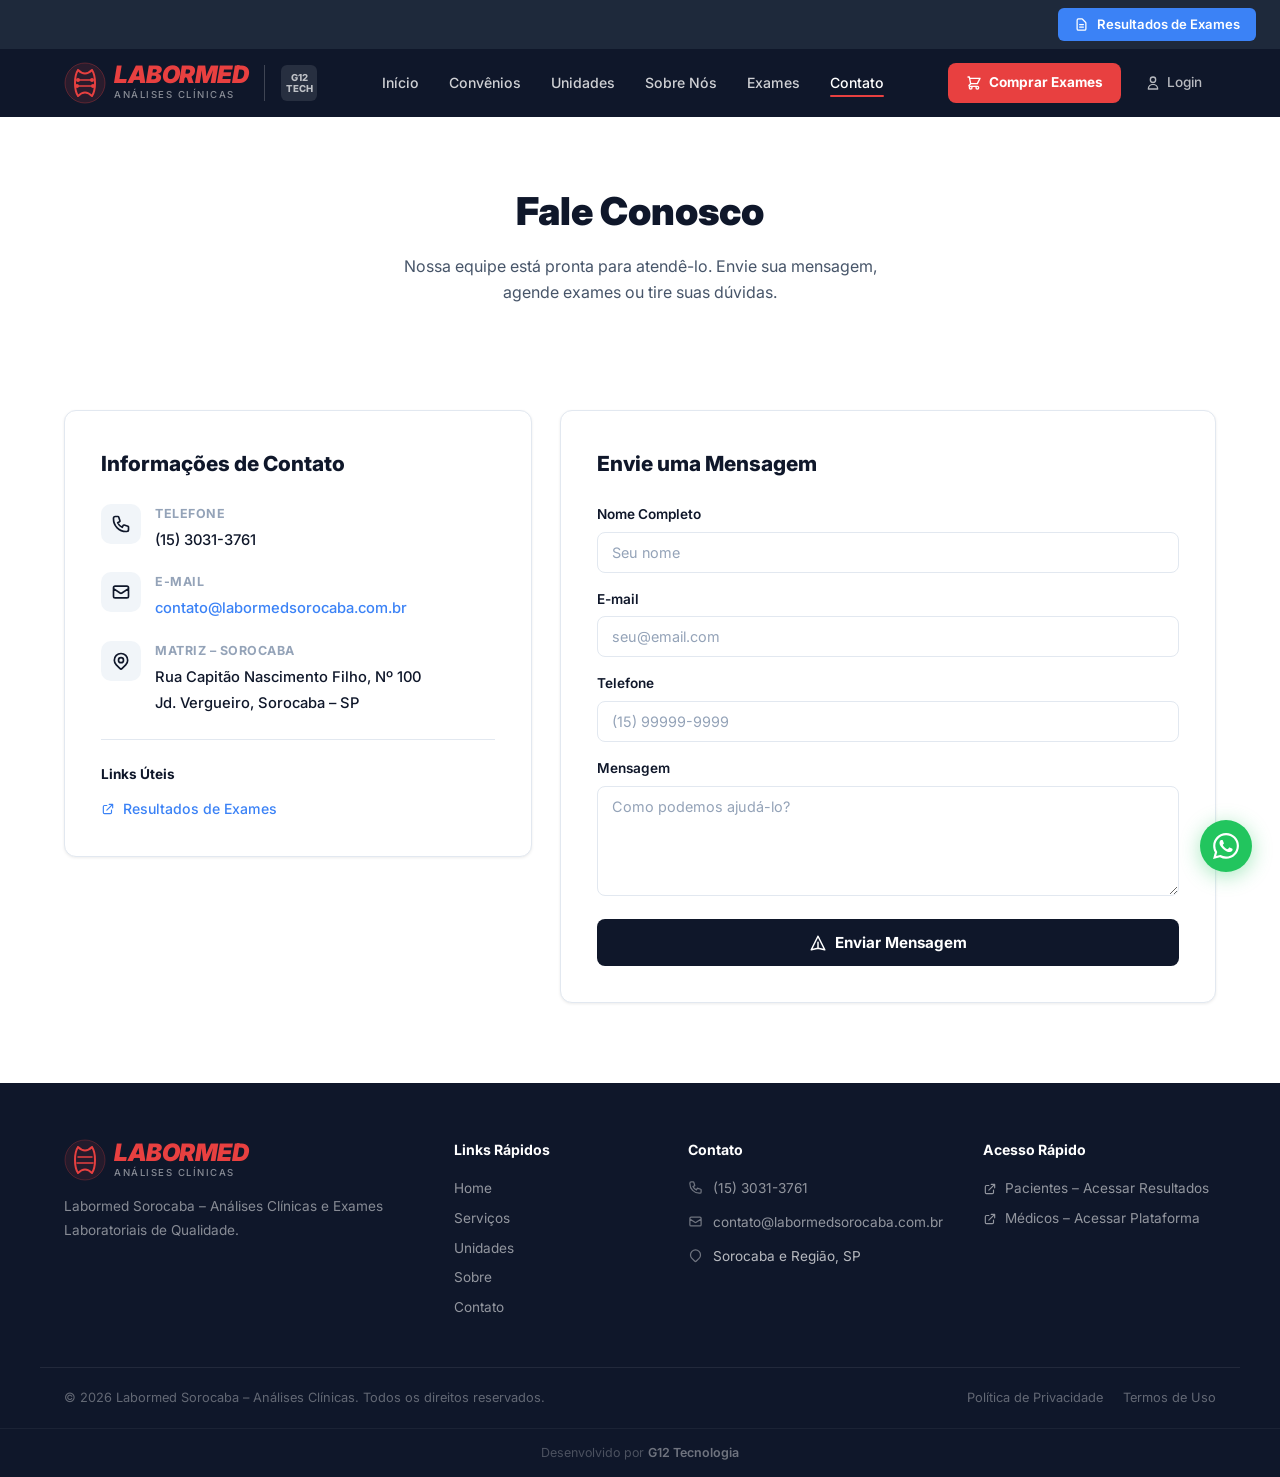
==== contato.html @ 827319b7 "Redesign completo fiel ao site de referência - Cores e layout alinhados ao original (navy + vermelho" ====
<!DOCTYPE html>
<html lang="pt-BR">
<head>
  <meta charset="UTF-8" /><meta name="viewport" content="width=device-width, initial-scale=1.0" />
  <title>Contato – Labormed Sorocaba</title>
  <link rel="stylesheet" href="css/style.css" />
  <link href="https://fonts.googleapis.com/css2?family=Inter:wght@400;500;600;700;800;900&display=swap" rel="stylesheet" />
</head>
<body>
<div class="results-bar"><a href="resultados.html"><svg width="15" height="15" fill="none" viewBox="0 0 24 24" stroke="currentColor" stroke-width="2"><path stroke-linecap="round" stroke-linejoin="round" d="M9 12h6m-6 4h6m2 5H7a2 2 0 01-2-2V5a2 2 0 012-2h5.586a1 1 0 01.707.293l5.414 5.414a1 1 0 01.293.707V19a2 2 0 01-2 2z"/></svg>Resultados de Exames</a></div>
<header>
  <div class="navbar">
    <a href="index.html" class="logo"><div class="logo-mark"><svg class="logo-dna" viewBox="0 0 42 42" fill="none"><circle cx="21" cy="21" r="20" fill="rgba(232,64,64,0.12)" stroke="rgba(232,64,64,0.3)" stroke-width="1"/><path d="M14 8 Q21 15 28 8" stroke="#e84040" stroke-width="2" fill="none" stroke-linecap="round"/><path d="M14 34 Q21 27 28 34" stroke="#e84040" stroke-width="2" fill="none" stroke-linecap="round"/><path d="M14 8 C10 14 10 28 14 34" stroke="#e84040" stroke-width="2" fill="none"/><path d="M28 8 C32 14 32 28 28 34" stroke="#e84040" stroke-width="2" fill="none"/><line x1="14" y1="18" x2="28" y2="18" stroke="#e84040" stroke-width="1.5" stroke-linecap="round"/><line x1="13" y1="24" x2="29" y2="24" stroke="#e84040" stroke-width="1.5" stroke-linecap="round"/><circle cx="14" cy="18" r="2" fill="#e84040"/><circle cx="28" cy="18" r="2" fill="#e84040"/><circle cx="13" cy="24" r="2" fill="#e84040"/><circle cx="29" cy="24" r="2" fill="#e84040"/></svg><div class="logo-text-wrap"><span class="logo-name">LABORMED</span><span class="logo-sub">Análises Clínicas</span></div></div><div class="logo-divider"></div><div class="logo-g12">G12<br>TECH</div></a>
    <nav id="main-nav"><ul><li><a href="index.html">Início</a></li><li><a href="convenios.html">Convênios</a></li><li><a href="index.html#unidades">Unidades</a></li><li><a href="index.html#sobre">Sobre Nós</a></li><li><a href="exames.html">Exames</a></li><li><a href="contato.html" class="active">Contato</a></li></ul></nav>
    <div class="nav-actions"><a href="comprar-exames.html" class="btn-comprar"><svg width="16" height="16" fill="none" viewBox="0 0 24 24" stroke="currentColor" stroke-width="2"><path stroke-linecap="round" stroke-linejoin="round" d="M3 3h2l.4 2M7 13h10l4-8H5.4M7 13L5.4 5M7 13l-2.293 2.293c-.63.63-.184 1.707.707 1.707H17m0 0a2 2 0 100 4 2 2 0 000-4zm-8 2a2 2 0 11-4 0 2 2 0 014 0z"/></svg>Comprar Exames</a><a href="medicos-e-clinicas.html" class="btn-login"><svg width="16" height="16" fill="none" viewBox="0 0 24 24" stroke="currentColor" stroke-width="2"><path stroke-linecap="round" stroke-linejoin="round" d="M16 7a4 4 0 11-8 0 4 4 0 018 0zM12 14a7 7 0 00-7 7h14a7 7 0 00-7-7z"/></svg>Login</a></div>
    <button class="menu-toggle"><span></span><span></span><span></span></button>
  </div>
</header>

<div class="page-header">
  <h1>Fale Conosco</h1>
  <p>Nossa equipe está pronta para atendê-lo. Envie sua mensagem, agende exames ou tire suas dúvidas.</p>
</div>

<div class="container">
  <div class="contato-layout">

    <div class="contato-info-card">
      <h3>Informações de Contato</h3>
      <div class="contato-item">
        <div class="contato-item-icon"><svg width="20" height="20" fill="none" viewBox="0 0 24 24" stroke="currentColor" stroke-width="2"><path stroke-linecap="round" stroke-linejoin="round" d="M3 5a2 2 0 012-2h3.28a1 1 0 01.948.684l1.498 4.493a1 1 0 01-.502 1.21l-2.257 1.13a11.042 11.042 0 005.516 5.516l1.13-2.257a1 1 0 011.21-.502l4.493 1.498a1 1 0 01.684.949V19a2 2 0 01-2 2h-1C9.716 21 3 14.284 3 6V5z"/></svg></div>
        <div><span class="contato-item-label">Telefone</span><span class="contato-item-val">(15) 3031-3761</span></div>
      </div>
      <div class="contato-item">
        <div class="contato-item-icon"><svg width="20" height="20" fill="none" viewBox="0 0 24 24" stroke="currentColor" stroke-width="2"><path stroke-linecap="round" stroke-linejoin="round" d="M3 8l7.89 5.26a2 2 0 002.22 0L21 8M5 19h14a2 2 0 002-2V7a2 2 0 00-2-2H5a2 2 0 00-2 2v10a2 2 0 002 2z"/></svg></div>
        <div><span class="contato-item-label">E-mail</span><span class="contato-item-val"><a href="mailto:contato@labormedsorocaba.com.br">contato@labormedsorocaba.com.br</a></span></div>
      </div>
      <div class="contato-item">
        <div class="contato-item-icon"><svg width="20" height="20" fill="none" viewBox="0 0 24 24" stroke="currentColor" stroke-width="2"><path stroke-linecap="round" stroke-linejoin="round" d="M17.657 16.657L13.414 20.9a2 2 0 01-2.827 0l-4.244-4.243a8 8 0 1111.314 0z"/><path stroke-linecap="round" stroke-linejoin="round" d="M15 11a3 3 0 11-6 0 3 3 0 016 0z"/></svg></div>
        <div><span class="contato-item-label">Matriz – Sorocaba</span><span class="contato-item-val">Rua Capitão Nascimento Filho, Nº 100<br>Jd. Vergueiro, Sorocaba – SP</span></div>
      </div>
      <div class="contato-divider"></div>
      <div class="links-uteis">
        <h4>Links Úteis</h4>
        <a class="link-util" href="resultados.html">
          <svg width="14" height="14" fill="none" viewBox="0 0 24 24" stroke="currentColor" stroke-width="2"><path stroke-linecap="round" stroke-linejoin="round" d="M10 6H6a2 2 0 00-2 2v10a2 2 0 002 2h10a2 2 0 002-2v-4M14 4h6m0 0v6m0-6L10 14"/></svg>
          Resultados de Exames
        </a>
      </div>
    </div>

    <div class="contato-form-card">
      <h3>Envie uma Mensagem</h3>
      <form id="contactForm" novalidate>
        <div class="form-group"><label class="form-label">Nome Completo</label><input type="text" class="form-input" placeholder="Seu nome" required /></div>
        <div class="form-group"><label class="form-label">E-mail</label><input type="email" class="form-input" placeholder="seu@email.com" required /></div>
        <div class="form-group"><label class="form-label">Telefone</label><input type="tel" class="form-input" placeholder="(15) 99999-9999" /></div>
        <div class="form-group"><label class="form-label">Mensagem</label><textarea class="form-input" placeholder="Como podemos ajudá-lo?" rows="5" required></textarea></div>
        <button type="submit" class="btn-enviar">
          <svg width="18" height="18" fill="none" viewBox="0 0 24 24" stroke="currentColor" stroke-width="2"><path stroke-linecap="round" stroke-linejoin="round" d="M12 19l9 2-9-18-9 18 9-2zm0 0v-8"/></svg>
          Enviar Mensagem
        </button>
      </form>
    </div>

  </div>
</div>

<footer>
  <div class="footer-grid">
    <div class="footer-brand"><a href="index.html" class="logo"><div class="logo-mark"><svg class="logo-dna" viewBox="0 0 42 42" fill="none"><circle cx="21" cy="21" r="20" fill="rgba(232,64,64,0.1)" stroke="rgba(232,64,64,0.25)" stroke-width="1"/><path d="M14 8 Q21 15 28 8" stroke="#e84040" stroke-width="2" fill="none" stroke-linecap="round"/><path d="M14 34 Q21 27 28 34" stroke="#e84040" stroke-width="2" fill="none" stroke-linecap="round"/><path d="M14 8 C10 14 10 28 14 34" stroke="#e84040" stroke-width="2" fill="none"/><path d="M28 8 C32 14 32 28 28 34" stroke="#e84040" stroke-width="2" fill="none"/><line x1="14" y1="18" x2="28" y2="18" stroke="#e84040" stroke-width="1.5" stroke-linecap="round"/><line x1="13" y1="24" x2="29" y2="24" stroke="#e84040" stroke-width="1.5" stroke-linecap="round"/></svg><div class="logo-text-wrap"><span class="logo-name">LABORMED</span><span class="logo-sub">Análises Clínicas</span></div></div></a><p>Labormed Sorocaba – Análises Clínicas e Exames Laboratoriais de Qualidade.</p></div>
    <div class="footer-col"><h4>Links Rápidos</h4><div class="footer-links"><a href="index.html">Home</a><a href="index.html#sobre">Serviços</a><a href="index.html#unidades">Unidades</a><a href="index.html#sobre">Sobre</a><a href="contato.html">Contato</a></div></div>
    <div class="footer-col"><h4>Contato</h4><div class="footer-contact-item"><svg width="15" height="15" fill="none" viewBox="0 0 24 24" stroke="currentColor" stroke-width="2"><path stroke-linecap="round" stroke-linejoin="round" d="M3 5a2 2 0 012-2h3.28a1 1 0 01.948.684l1.498 4.493a1 1 0 01-.502 1.21l-2.257 1.13a11.042 11.042 0 005.516 5.516l1.13-2.257a1 1 0 011.21-.502l4.493 1.498a1 1 0 01.684.949V19a2 2 0 01-2 2h-1C9.716 21 3 14.284 3 6V5z"/></svg><a href="tel:+551530313761">(15) 3031-3761</a></div><div class="footer-contact-item"><svg width="15" height="15" fill="none" viewBox="0 0 24 24" stroke="currentColor" stroke-width="2"><path stroke-linecap="round" stroke-linejoin="round" d="M3 8l7.89 5.26a2 2 0 002.22 0L21 8M5 19h14a2 2 0 002-2V7a2 2 0 00-2-2H5a2 2 0 00-2 2v10a2 2 0 002 2z"/></svg><a href="mailto:contato@labormedsorocaba.com.br">contato@labormedsorocaba.com.br</a></div><div class="footer-contact-item"><svg width="15" height="15" fill="none" viewBox="0 0 24 24" stroke="currentColor" stroke-width="2"><path stroke-linecap="round" stroke-linejoin="round" d="M17.657 16.657L13.414 20.9a2 2 0 01-2.827 0l-4.244-4.243a8 8 0 1111.314 0z"/></svg><span>Sorocaba e Região, SP</span></div></div>
    <div class="footer-col"><h4>Acesso Rápido</h4><div class="footer-access"><a href="resultados.html"><svg width="14" height="14" fill="none" viewBox="0 0 24 24" stroke="currentColor" stroke-width="2"><path stroke-linecap="round" stroke-linejoin="round" d="M10 6H6a2 2 0 00-2 2v10a2 2 0 002 2h10a2 2 0 002-2v-4M14 4h6m0 0v6m0-6L10 14"/></svg>Pacientes – Acessar Resultados</a><a href="medicos-e-clinicas.html"><svg width="14" height="14" fill="none" viewBox="0 0 24 24" stroke="currentColor" stroke-width="2"><path stroke-linecap="round" stroke-linejoin="round" d="M10 6H6a2 2 0 00-2 2v10a2 2 0 002 2h10a2 2 0 002-2v-4M14 4h6m0 0v6m0-6L10 14"/></svg>Médicos – Acessar Plataforma</a></div></div>
  </div>
  <div class="footer-bottom"><span>© 2026 Labormed Sorocaba – Análises Clínicas. Todos os direitos reservados.</span><div class="footer-bottom-right"><a href="#">Política de Privacidade</a><a href="#">Termos de Uso</a></div></div>
  <div class="footer-dev">Desenvolvido por <a href="#">G12 Tecnologia</a></div>
</footer>
<a href="https://wa.me/5515930313761" target="_blank" rel="noopener" class="whatsapp-float"><svg width="26" height="26" fill="white" viewBox="0 0 24 24"><path d="M17.472 14.382c-.297-.149-1.758-.867-2.03-.967-.273-.099-.471-.148-.67.15-.197.297-.767.966-.94 1.164-.173.199-.347.223-.644.075-.297-.15-1.255-.463-2.39-1.475-.883-.788-1.48-1.761-1.653-2.059-.173-.297-.018-.458.13-.606.134-.133.298-.347.446-.52.149-.174.198-.298.298-.497.099-.198.05-.371-.025-.52-.075-.149-.669-1.612-.916-2.207-.242-.579-.487-.5-.669-.51-.173-.008-.371-.01-.57-.01-.198 0-.52.074-.792.372-.272.297-1.04 1.016-1.04 2.479 0 1.462 1.065 2.875 1.213 3.074.149.198 2.096 3.2 5.077 4.487.709.306 1.262.489 1.694.625.712.227 1.36.195 1.871.118.571-.085 1.758-.719 2.006-1.413.248-.694.248-1.289.173-1.413-.074-.124-.272-.198-.57-.347m-5.421 7.403h-.004a9.87 9.87 0 01-5.031-1.378l-.361-.214-3.741.982.998-3.648-.235-.374a9.86 9.86 0 01-1.51-5.26c.001-5.45 4.436-9.884 9.888-9.884 2.64 0 5.122 1.03 6.988 2.898a9.825 9.825 0 012.893 6.994c-.003 5.45-4.437 9.884-9.885 9.884m8.413-18.297A11.815 11.815 0 0012.05 0C5.495 0 .16 5.335.157 11.892c0 2.096.547 4.142 1.588 5.945L.057 24l6.305-1.654a11.882 11.882 0 005.683 1.448h.005c6.554 0 11.89-5.335 11.893-11.893a11.821 11.821 0 00-3.48-8.413z"/></svg></a>
<script src="js/main.js"></script>
</body>
</html>
---- css/style.css ----
/* ===== RESET & BASE ===== */
*, *::before, *::after { box-sizing: border-box; margin: 0; padding: 0; }

:root {
  --navy:       #0f172a;
  --navy-mid:   #1e293b;
  --navy-light: #334155;
  --red:        #e84040;
  --red-dark:   #c53030;
  --blue:       #3b82f6;
  --blue-dark:  #2563eb;
  --green:      #22c55e;
  --green-dark: #16a34a;
  --white:      #ffffff;
  --gray-50:    #f8fafc;
  --gray-100:   #f1f5f9;
  --gray-200:   #e2e8f0;
  --gray-400:   #94a3b8;
  --gray-600:   #475569;
  --gray-800:   #1e293b;
  --shadow-sm:  0 1px 3px rgba(0,0,0,0.08);
  --shadow:     0 4px 16px rgba(0,0,0,0.10);
  --shadow-lg:  0 8px 32px rgba(0,0,0,0.14);
  --radius:     12px;
  --radius-sm:  8px;
  --t:          0.25s ease;
}

html { scroll-behavior: smooth; }
body { font-family: 'Inter', 'Segoe UI', system-ui, sans-serif; color: var(--navy); background: var(--white); line-height: 1.6; }
a { text-decoration: none; color: inherit; }
img { max-width: 100%; display: block; }
ul { list-style: none; }

/* ===== RESULTS BAR ===== */
.results-bar {
  background: var(--navy-mid);
  display: flex;
  justify-content: flex-end;
  padding: 8px 24px;
}
.results-bar a {
  display: inline-flex;
  align-items: center;
  gap: 8px;
  background: var(--blue);
  color: var(--white);
  font-size: 0.82rem;
  font-weight: 600;
  padding: 6px 16px;
  border-radius: 6px;
  transition: background var(--t);
}
.results-bar a:hover { background: var(--blue-dark); }

/* ===== HEADER ===== */
header {
  background: var(--navy);
  position: sticky;
  top: 0;
  z-index: 999;
}
.navbar {
  max-width: 1200px;
  margin: 0 auto;
  padding: 0 24px;
  height: 68px;
  display: flex;
  align-items: center;
  justify-content: space-between;
  gap: 24px;
}

/* Logo */
.logo { display: flex; align-items: center; gap: 12px; flex-shrink: 0; }
.logo-mark {
  display: flex;
  align-items: center;
  gap: 8px;
}
.logo-icon-wrap {
  width: 42px;
  height: 42px;
  position: relative;
}
.logo-dna {
  width: 42px;
  height: 42px;
}
.logo-text-wrap { display: flex; flex-direction: column; }
.logo-name {
  font-size: 1.5rem;
  font-weight: 900;
  color: var(--red);
  letter-spacing: -0.5px;
  line-height: 1;
  font-style: italic;
}
.logo-sub {
  font-size: 0.6rem;
  color: rgba(255,255,255,0.5);
  letter-spacing: 1.5px;
  text-transform: uppercase;
  font-weight: 500;
}
.logo-divider {
  width: 1px;
  height: 36px;
  background: rgba(255,255,255,0.2);
  margin: 0 4px;
}
.logo-g12 {
  width: 36px;
  height: 36px;
  background: rgba(255,255,255,0.1);
  border-radius: 6px;
  display: flex;
  align-items: center;
  justify-content: center;
  font-size: 0.6rem;
  font-weight: 800;
  color: rgba(255,255,255,0.7);
  letter-spacing: 0;
  text-align: center;
  line-height: 1.2;
}

/* Nav */
nav ul { display: flex; align-items: center; gap: 2px; }
nav ul li a {
  padding: 8px 14px;
  font-size: 0.88rem;
  font-weight: 500;
  color: rgba(255,255,255,0.8);
  border-radius: var(--radius-sm);
  transition: all var(--t);
  white-space: nowrap;
  position: relative;
}
nav ul li a:hover { color: var(--white); background: rgba(255,255,255,0.08); }
nav ul li a.active { color: var(--white); }
nav ul li a.active::after {
  content: '';
  position: absolute;
  bottom: 2px;
  left: 14px;
  right: 14px;
  height: 2px;
  background: var(--red);
  border-radius: 2px;
}

/* Nav actions */
.nav-actions { display: flex; align-items: center; gap: 10px; flex-shrink: 0; }
.btn-comprar {
  display: inline-flex;
  align-items: center;
  gap: 7px;
  background: var(--red);
  color: var(--white);
  padding: 9px 18px;
  border-radius: var(--radius-sm);
  font-size: 0.85rem;
  font-weight: 700;
  transition: background var(--t);
  white-space: nowrap;
}
.btn-comprar:hover { background: var(--red-dark); }
.btn-login {
  display: inline-flex;
  align-items: center;
  gap: 6px;
  color: rgba(255,255,255,0.7);
  font-size: 0.85rem;
  font-weight: 500;
  padding: 9px 14px;
  border-radius: var(--radius-sm);
  transition: all var(--t);
}
.btn-login:hover { color: var(--white); background: rgba(255,255,255,0.08); }

/* Mobile toggle */
.menu-toggle {
  display: none;
  flex-direction: column;
  gap: 5px;
  cursor: pointer;
  background: none;
  border: none;
  padding: 4px;
}
.menu-toggle span {
  width: 24px;
  height: 2px;
  background: rgba(255,255,255,0.8);
  border-radius: 2px;
  transition: var(--t);
}

/* ===== HERO ===== */
.hero {
  position: relative;
  min-height: 500px;
  display: flex;
  align-items: flex-end;
  overflow: hidden;
  background: var(--navy);
}
.hero-img {
  position: absolute;
  inset: 0;
  width: 100%;
  height: 100%;
  object-fit: cover;
  opacity: 0.55;
}
.hero-gradient {
  position: absolute;
  inset: 0;
  background: linear-gradient(to right, rgba(15,23,42,0.85) 40%, rgba(15,23,42,0.2) 100%);
}
.hero-inner {
  position: relative;
  max-width: 1200px;
  margin: 0 auto;
  padding: 80px 24px;
  z-index: 1;
  color: var(--white);
  max-width: 560px;
  margin-left: calc((100vw - 1200px) / 2);
  padding-left: 24px;
}
@media (max-width: 1248px) { .hero-inner { margin-left: 0; } }
.hero-inner h1 {
  font-size: 3.2rem;
  font-weight: 900;
  line-height: 1.1;
  margin-bottom: 12px;
}
.hero-inner p {
  font-size: 1.1rem;
  color: rgba(255,255,255,0.85);
  margin-bottom: 28px;
}
.btn-agendar {
  display: inline-flex;
  align-items: center;
  gap: 8px;
  background: var(--red);
  color: var(--white);
  padding: 13px 28px;
  border-radius: var(--radius-sm);
  font-size: 1rem;
  font-weight: 700;
  transition: background var(--t);
}
.btn-agendar:hover { background: var(--red-dark); }

/* ===== CONVENIOS ===== */
.convenios-section {
  padding: 56px 0;
  background: var(--white);
}
.section-title {
  text-align: center;
  font-size: 1.8rem;
  font-weight: 800;
  color: var(--navy);
  margin-bottom: 36px;
}
.section-subtitle {
  text-align: center;
  font-size: 1rem;
  color: var(--gray-600);
  max-width: 520px;
  margin: -20px auto 36px;
}
.convenios-track {
  display: flex;
  align-items: center;
  justify-content: center;
  gap: 40px;
  flex-wrap: wrap;
  padding: 0 24px;
}
.convenio-logo {
  height: 36px;
  object-fit: contain;
  filter: grayscale(0.3);
  opacity: 0.8;
  transition: var(--t);
}
.convenio-logo:hover { filter: grayscale(0); opacity: 1; }
.convenio-placeholder {
  height: 36px;
  display: flex;
  align-items: center;
  padding: 0 16px;
  background: var(--gray-100);
  border-radius: 6px;
  font-size: 0.85rem;
  font-weight: 700;
  color: var(--gray-600);
  border: 1px solid var(--gray-200);
  white-space: nowrap;
}

/* ===== UNIDADES ===== */
.units-section {
  padding: 72px 0;
  background: var(--gray-50);
}
.container { max-width: 1200px; margin: 0 auto; padding: 0 24px; }
.units-grid { display: grid; grid-template-columns: repeat(3, 1fr); gap: 24px; }
.unit-card {
  background: var(--white);
  border-radius: var(--radius);
  overflow: hidden;
  box-shadow: var(--shadow-sm);
  border: 1px solid var(--gray-200);
  transition: var(--t);
}
.unit-card:hover { box-shadow: var(--shadow); transform: translateY(-3px); }
.unit-card-header {
  background: var(--navy);
  padding: 16px 20px;
  color: var(--white);
  font-size: 0.95rem;
  font-weight: 700;
  display: flex;
  align-items: center;
  gap: 8px;
}
.unit-card-header svg { color: rgba(255,255,255,0.6); flex-shrink: 0; }
.unit-card-body { padding: 20px; }
.unit-info-row {
  display: flex;
  align-items: flex-start;
  gap: 10px;
  margin-bottom: 12px;
}
.unit-info-row svg { color: var(--red); flex-shrink: 0; margin-top: 2px; }
.unit-info-label { font-size: 0.75rem; font-weight: 700; color: var(--gray-400); text-transform: uppercase; letter-spacing: 0.5px; display: block; margin-bottom: 2px; }
.unit-info-val { font-size: 0.85rem; color: var(--navy-light); line-height: 1.5; }
.unit-divider { height: 1px; background: var(--gray-200); margin: 14px 0; }
.btn-como-chegar {
  display: flex;
  align-items: center;
  justify-content: center;
  gap: 7px;
  width: 100%;
  padding: 10px;
  background: var(--red);
  color: var(--white);
  border-radius: var(--radius-sm);
  font-size: 0.85rem;
  font-weight: 700;
  transition: background var(--t);
  margin-top: 16px;
}
.btn-como-chegar:hover { background: var(--red-dark); }

/* ===== SOBRE ===== */
.sobre-section { padding: 80px 0; background: var(--white); }
.sobre-grid { display: grid; grid-template-columns: 1fr 1fr; gap: 64px; align-items: center; }
.sobre-content h2 { font-size: 2rem; font-weight: 800; color: var(--navy); margin-bottom: 20px; line-height: 1.2; }
.sobre-content p { color: var(--gray-600); line-height: 1.8; margin-bottom: 14px; font-size: 0.95rem; }
.sobre-img {
  width: 100%;
  height: 420px;
  object-fit: cover;
  border-radius: var(--radius);
}

/* ===== DEPOIMENTOS ===== */
.depoimentos-section { padding: 72px 0; background: var(--gray-50); }
.depoimentos-grid { display: grid; grid-template-columns: repeat(3, 1fr); gap: 24px; }
.depoimento-card {
  background: var(--white);
  border-radius: var(--radius);
  padding: 28px;
  box-shadow: var(--shadow-sm);
  border: 1px solid var(--gray-200);
}
.depoimento-stars { display: flex; gap: 3px; margin-bottom: 14px; }
.depoimento-stars svg { color: #f59e0b; }
.depoimento-text { font-size: 0.9rem; color: var(--gray-600); line-height: 1.7; margin-bottom: 20px; font-style: italic; }
.depoimento-author { display: flex; align-items: center; gap: 12px; }
.depoimento-avatar {
  width: 42px;
  height: 42px;
  border-radius: 50%;
  object-fit: cover;
  background: var(--gray-200);
  display: flex;
  align-items: center;
  justify-content: center;
  font-weight: 700;
  color: var(--gray-600);
  font-size: 0.9rem;
  flex-shrink: 0;
  overflow: hidden;
}
.depoimento-name { font-size: 0.9rem; font-weight: 700; color: var(--navy); display: block; }
.depoimento-role { font-size: 0.8rem; color: var(--gray-400); }

/* ===== EQUIPE CTA ===== */
.equipe-section {
  background: var(--navy);
  padding: 72px 24px;
  text-align: center;
  color: var(--white);
}
.equipe-icon {
  width: 64px;
  height: 64px;
  background: rgba(255,255,255,0.08);
  border-radius: 50%;
  display: flex;
  align-items: center;
  justify-content: center;
  margin: 0 auto 20px;
}
.equipe-section h2 { font-size: 2rem; font-weight: 800; margin-bottom: 12px; }
.equipe-section p { font-size: 1rem; color: rgba(255,255,255,0.75); max-width: 500px; margin: 0 auto 28px; }
.btn-curriculo {
  display: inline-flex;
  align-items: center;
  gap: 8px;
  background: var(--red);
  color: var(--white);
  padding: 12px 28px;
  border-radius: var(--radius-sm);
  font-size: 0.95rem;
  font-weight: 700;
  transition: background var(--t);
}
.btn-curriculo:hover { background: var(--red-dark); }

/* ===== SERVICOS ===== */
.servicos-section { padding: 80px 0; background: var(--white); }
.servicos-grid { display: grid; grid-template-columns: repeat(3, 1fr); gap: 20px; }
.servico-card {
  position: relative;
  border-radius: var(--radius);
  overflow: hidden;
  height: 220px;
  cursor: pointer;
}
.servico-card img {
  width: 100%;
  height: 100%;
  object-fit: cover;
  transition: transform 0.4s ease;
}
.servico-card:hover img { transform: scale(1.05); }
.servico-overlay {
  position: absolute;
  inset: 0;
  background: linear-gradient(to top, rgba(15,23,42,0.85) 0%, rgba(15,23,42,0.3) 60%, transparent 100%);
  display: flex;
  flex-direction: column;
  justify-content: flex-end;
  padding: 20px;
}
.servico-name { color: var(--white); font-size: 1rem; font-weight: 700; margin-bottom: 10px; }
.btn-saiba-mais {
  display: inline-flex;
  align-items: center;
  gap: 6px;
  background: rgba(255,255,255,0.15);
  backdrop-filter: blur(4px);
  border: 1px solid rgba(255,255,255,0.3);
  color: var(--white);
  padding: 6px 14px;
  border-radius: 50px;
  font-size: 0.78rem;
  font-weight: 600;
  width: fit-content;
  transition: background var(--t);
}
.servico-card:hover .btn-saiba-mais { background: var(--red); border-color: var(--red); }

/* ===== COLETA ===== */
.coleta-section { padding: 72px 0; background: var(--gray-50); }
.coleta-grid { display: grid; grid-template-columns: 1fr 1fr; gap: 28px; }
.coleta-card {
  background: var(--white);
  border-radius: var(--radius);
  padding: 36px;
  box-shadow: var(--shadow-sm);
  border: 1px solid var(--gray-200);
}
.coleta-card-header {
  display: flex;
  align-items: center;
  gap: 12px;
  margin-bottom: 16px;
}
.coleta-icon {
  width: 44px;
  height: 44px;
  background: #fef2f2;
  border-radius: 10px;
  display: flex;
  align-items: center;
  justify-content: center;
  flex-shrink: 0;
}
.coleta-card h3 { font-size: 1.2rem; font-weight: 800; color: var(--navy); }
.coleta-card > p { font-size: 0.9rem; color: var(--gray-600); line-height: 1.7; margin-bottom: 24px; }
.btn-agendar-card {
  display: inline-flex;
  align-items: center;
  gap: 7px;
  background: var(--red);
  color: var(--white);
  padding: 10px 22px;
  border-radius: var(--radius-sm);
  font-size: 0.88rem;
  font-weight: 700;
  transition: background var(--t);
}
.btn-agendar-card:hover { background: var(--red-dark); }

/* ===== PARCEIRO PAGE ===== */
.page-center {
  min-height: 60vh;
  display: flex;
  align-items: center;
  justify-content: center;
  padding: 80px 24px;
  background: var(--gray-50);
}
.page-center-inner { text-align: center; max-width: 640px; }
.page-icon-circle {
  width: 72px;
  height: 72px;
  background: var(--white);
  border-radius: 50%;
  display: flex;
  align-items: center;
  justify-content: center;
  margin: 0 auto 24px;
  box-shadow: var(--shadow-sm);
  border: 1px solid var(--gray-200);
}
.page-center-inner h1 { font-size: 2.4rem; font-weight: 900; color: var(--navy); margin-bottom: 14px; }
.page-center-inner > p { font-size: 1rem; color: var(--gray-600); line-height: 1.7; max-width: 520px; margin: 0 auto 32px; }
.info-card {
  background: var(--white);
  border-radius: var(--radius);
  padding: 32px;
  box-shadow: var(--shadow-sm);
  border: 1px solid var(--gray-200);
  text-align: center;
  margin-bottom: 0;
}
.info-card h3 { font-size: 1.15rem; font-weight: 800; color: var(--navy); margin-bottom: 10px; }
.info-card p { font-size: 0.92rem; color: var(--gray-600); line-height: 1.7; margin-bottom: 24px; }
.info-card-actions { display: flex; gap: 12px; justify-content: center; flex-wrap: wrap; }
.btn-whatsapp {
  display: inline-flex;
  align-items: center;
  gap: 8px;
  background: var(--green);
  color: var(--white);
  padding: 11px 22px;
  border-radius: var(--radius-sm);
  font-size: 0.9rem;
  font-weight: 700;
  transition: background var(--t);
}
.btn-whatsapp:hover { background: var(--green-dark); }
.btn-email-outline {
  display: inline-flex;
  align-items: center;
  gap: 8px;
  background: var(--white);
  color: var(--navy);
  padding: 11px 22px;
  border-radius: var(--radius-sm);
  font-size: 0.9rem;
  font-weight: 700;
  border: 1.5px solid var(--gray-200);
  transition: all var(--t);
}
.btn-email-outline:hover { border-color: var(--navy); background: var(--navy); color: var(--white); }

/* ===== MEDICOS PAGE ===== */
.medicos-card {
  background: var(--white);
  border-radius: var(--radius);
  padding: 40px;
  box-shadow: var(--shadow-sm);
  border: 1px solid var(--gray-200);
  text-align: center;
  max-width: 480px;
  margin: 0 auto;
}
.medicos-shield {
  width: 48px;
  height: 48px;
  background: var(--gray-100);
  border-radius: 50%;
  display: flex;
  align-items: center;
  justify-content: center;
  margin: 0 auto 12px;
}
.medicos-card .access-label {
  display: flex;
  align-items: center;
  justify-content: center;
  gap: 6px;
  font-size: 0.8rem;
  font-weight: 600;
  color: var(--gray-400);
  margin-bottom: 14px;
}
.medicos-card p { font-size: 0.95rem; color: var(--gray-600); line-height: 1.7; margin-bottom: 28px; }
.btn-portal {
  display: inline-flex;
  align-items: center;
  gap: 8px;
  background: var(--navy);
  color: var(--white);
  padding: 14px 28px;
  border-radius: var(--radius-sm);
  font-size: 0.95rem;
  font-weight: 700;
  width: 100%;
  justify-content: center;
  transition: background var(--t);
}
.btn-portal:hover { background: var(--navy-light); }

/* ===== EXAMES PAGE ===== */
.exames-layout { display: grid; grid-template-columns: 280px 1fr; gap: 28px; align-items: start; padding: 56px 0 80px; }
.exames-atencao {
  background: var(--navy);
  border-radius: var(--radius);
  padding: 28px;
  color: var(--white);
  position: sticky;
  top: 100px;
}
.exames-atencao h3 { font-size: 1rem; font-weight: 800; margin-bottom: 16px; display: flex; align-items: center; gap: 8px; }
.atencao-item { display: flex; align-items: flex-start; gap: 10px; margin-bottom: 14px; font-size: 0.85rem; color: rgba(255,255,255,0.8); line-height: 1.5; }
.atencao-item svg { flex-shrink: 0; color: rgba(255,255,255,0.5); margin-top: 2px; }
.exames-list-panel { }
.exames-list-panel h2 { font-size: 1.3rem; font-weight: 800; color: var(--navy); margin-bottom: 20px; }
.exame-accordion { border: 1px solid var(--gray-200); border-radius: var(--radius); overflow: hidden; margin-bottom: 10px; background: var(--white); }
.exame-header {
  display: flex;
  align-items: center;
  justify-content: space-between;
  padding: 18px 22px;
  cursor: pointer;
  transition: background var(--t);
  gap: 12px;
}
.exame-header:hover { background: var(--gray-50); }
.exame-header-left { display: flex; flex-direction: column; gap: 5px; }
.exame-name { font-size: 0.95rem; font-weight: 700; color: var(--navy); }
.exame-tag {
  display: inline-block;
  background: var(--gray-100);
  color: var(--gray-600);
  font-size: 0.72rem;
  font-weight: 600;
  padding: 2px 10px;
  border-radius: 50px;
  width: fit-content;
}
.exame-tag.sangue { background: #fef2f2; color: #dc2626; }
.exame-tag.urina { background: #fefce8; color: #ca8a04; }
.exame-tag.fezes { background: #f0fdf4; color: #16a34a; }
.exame-header svg { flex-shrink: 0; transition: transform 0.25s; color: var(--gray-400); }
.exame-accordion.open .exame-header svg { transform: rotate(180deg); }
.exame-body { display: none; padding: 0 22px 18px; font-size: 0.88rem; color: var(--gray-600); line-height: 1.7; border-top: 1px solid var(--gray-200); padding-top: 14px; }
.exame-accordion.open .exame-body { display: block; }

/* ===== CONTATO PAGE ===== */
.contato-layout { display: grid; grid-template-columns: 1fr 1.4fr; gap: 28px; padding: 56px 0 80px; align-items: start; }
.contato-info-card, .contato-form-card {
  background: var(--white);
  border-radius: var(--radius);
  padding: 36px;
  box-shadow: var(--shadow-sm);
  border: 1px solid var(--gray-200);
}
.contato-info-card h3, .contato-form-card h3 { font-size: 1.3rem; font-weight: 800; color: var(--navy); margin-bottom: 24px; }
.contato-item { display: flex; align-items: flex-start; gap: 14px; margin-bottom: 20px; }
.contato-item-icon {
  width: 40px;
  height: 40px;
  background: var(--gray-100);
  border-radius: 10px;
  display: flex;
  align-items: center;
  justify-content: center;
  flex-shrink: 0;
}
.contato-item-label { font-size: 0.78rem; font-weight: 700; color: var(--gray-400); text-transform: uppercase; letter-spacing: 0.5px; display: block; margin-bottom: 3px; }
.contato-item-val { font-size: 0.92rem; color: var(--navy); font-weight: 500; }
.contato-item-val a { color: var(--blue); }
.contato-divider { height: 1px; background: var(--gray-200); margin: 24px 0; }
.links-uteis h4 { font-size: 0.85rem; font-weight: 700; color: var(--navy); margin-bottom: 12px; }
.link-util { display: flex; align-items: center; gap: 8px; font-size: 0.88rem; color: var(--blue); font-weight: 500; }
.form-group { margin-bottom: 16px; }
.form-label { display: block; font-size: 0.85rem; font-weight: 600; color: var(--navy); margin-bottom: 6px; }
.form-input {
  width: 100%;
  padding: 11px 14px;
  border: 1.5px solid var(--gray-200);
  border-radius: var(--radius-sm);
  font-size: 0.9rem;
  font-family: inherit;
  color: var(--navy);
  transition: border-color var(--t);
  background: var(--white);
}
.form-input:focus { outline: none; border-color: var(--navy); }
.form-input::placeholder { color: var(--gray-400); }
textarea.form-input { resize: vertical; min-height: 110px; }
.btn-enviar {
  width: 100%;
  padding: 14px;
  background: var(--navy);
  color: var(--white);
  border: none;
  border-radius: var(--radius-sm);
  font-size: 0.95rem;
  font-weight: 700;
  font-family: inherit;
  cursor: pointer;
  display: flex;
  align-items: center;
  justify-content: center;
  gap: 8px;
  transition: background var(--t);
}
.btn-enviar:hover { background: var(--navy-light); }

/* ===== PAGE HEADER ===== */
.page-header {
  padding: 64px 0 48px;
  text-align: center;
  background: var(--white);
}
.page-header h1 { font-size: 2.4rem; font-weight: 900; color: var(--navy); margin-bottom: 12px; }
.page-header p { font-size: 1rem; color: var(--gray-600); max-width: 520px; margin: 0 auto; line-height: 1.6; }

/* ===== FOOTER ===== */
footer {
  background: var(--navy);
  color: rgba(255,255,255,0.7);
  padding: 56px 0 0;
}
.footer-grid {
  display: grid;
  grid-template-columns: 1.8fr 1fr 1.2fr 1.2fr;
  gap: 40px;
  max-width: 1200px;
  margin: 0 auto;
  padding: 0 24px;
  margin-bottom: 48px;
}
.footer-brand p { font-size: 0.85rem; line-height: 1.7; margin-top: 14px; color: rgba(255,255,255,0.5); }
.footer-col h4 { font-size: 0.88rem; font-weight: 700; color: var(--white); margin-bottom: 16px; }
.footer-links { display: flex; flex-direction: column; gap: 8px; }
.footer-links a { font-size: 0.85rem; color: rgba(255,255,255,0.55); transition: color var(--t); }
.footer-links a:hover { color: var(--white); }
.footer-contact-item { display: flex; align-items: flex-start; gap: 10px; margin-bottom: 12px; font-size: 0.85rem; }
.footer-contact-item svg { color: rgba(255,255,255,0.4); flex-shrink: 0; margin-top: 2px; }
.footer-contact-item a { color: rgba(255,255,255,0.55); }
.footer-contact-item a:hover { color: var(--white); }
.footer-access a {
  display: flex;
  align-items: center;
  gap: 8px;
  font-size: 0.85rem;
  color: rgba(255,255,255,0.55);
  margin-bottom: 8px;
  transition: color var(--t);
}
.footer-access a:hover { color: var(--white); }
.footer-bottom {
  border-top: 1px solid rgba(255,255,255,0.08);
  padding: 20px 24px;
  max-width: 1200px;
  margin: 0 auto;
  display: flex;
  justify-content: space-between;
  align-items: center;
  flex-wrap: wrap;
  gap: 10px;
  font-size: 0.8rem;
  color: rgba(255,255,255,0.35);
}
.footer-bottom-right { display: flex; gap: 20px; }
.footer-bottom-right a { color: rgba(255,255,255,0.35); transition: color var(--t); }
.footer-bottom-right a:hover { color: rgba(255,255,255,0.7); }
.footer-dev {
  text-align: center;
  padding: 14px;
  font-size: 0.78rem;
  color: rgba(255,255,255,0.25);
  border-top: 1px solid rgba(255,255,255,0.05);
}
.footer-dev a { color: rgba(255,255,255,0.4); font-weight: 600; }

/* WhatsApp float */
.whatsapp-float {
  position: fixed;
  bottom: 28px;
  right: 28px;
  width: 52px;
  height: 52px;
  background: var(--green);
  border-radius: 50%;
  display: flex;
  align-items: center;
  justify-content: center;
  box-shadow: 0 4px 20px rgba(34,197,94,0.4);
  z-index: 1000;
  transition: transform var(--t);
}
.whatsapp-float:hover { transform: scale(1.1); }

/* ===== RESPONSIVE ===== */
@media (max-width: 1024px) {
  .units-grid { grid-template-columns: 1fr 1fr; }
  .servicos-grid { grid-template-columns: 1fr 1fr; }
  .footer-grid { grid-template-columns: 1fr 1fr; }
  .exames-layout { grid-template-columns: 1fr; }
  .exames-atencao { position: static; }
}
@media (max-width: 768px) {
  nav, .nav-actions { display: none; }
  nav.open { display: flex; position: absolute; top: 68px; left: 0; right: 0; background: var(--navy-mid); flex-direction: column; padding: 16px; z-index: 100; }
  nav.open ul { flex-direction: column; width: 100%; }
  nav.open ul li a { display: block; padding: 12px 16px; }
  .menu-toggle { display: flex; }
  .units-grid, .depoimentos-grid, .coleta-grid, .sobre-grid, .contato-layout { grid-template-columns: 1fr; }
  .servicos-grid { grid-template-columns: 1fr; }
  .hero-inner h1 { font-size: 2.2rem; }
  .footer-grid { grid-template-columns: 1fr; gap: 32px; }
}
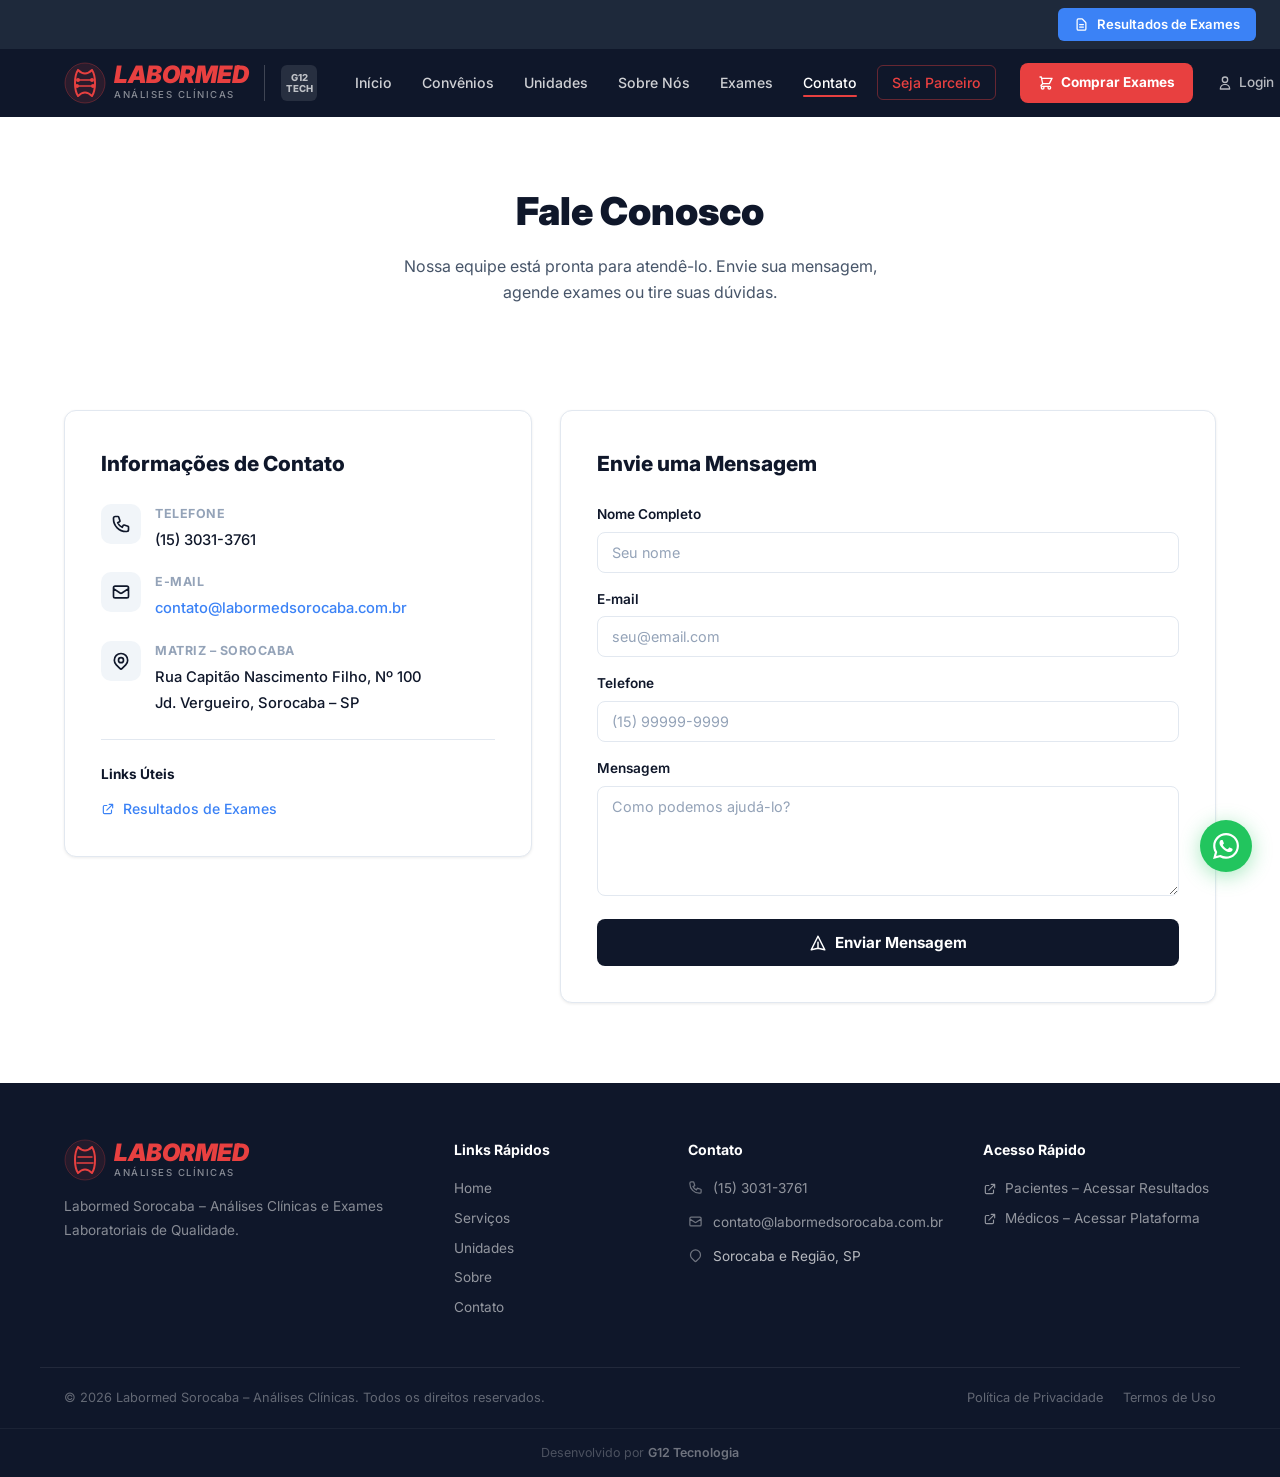
==== commit ca001c69: "Adiciona link 'Seja Parceiro' na navegação de todas as páginas Co-Authored-By: Claude Sonnet 4.6 <no" ====
--- a/contato.html
+++ b/contato.html
@@ -11,7 +11,7 @@
 <header>
   <div class="navbar">
     <a href="index.html" class="logo"><div class="logo-mark"><svg class="logo-dna" viewBox="0 0 42 42" fill="none"><circle cx="21" cy="21" r="20" fill="rgba(232,64,64,0.12)" stroke="rgba(232,64,64,0.3)" stroke-width="1"/><path d="M14 8 Q21 15 28 8" stroke="#e84040" stroke-width="2" fill="none" stroke-linecap="round"/><path d="M14 34 Q21 27 28 34" stroke="#e84040" stroke-width="2" fill="none" stroke-linecap="round"/><path d="M14 8 C10 14 10 28 14 34" stroke="#e84040" stroke-width="2" fill="none"/><path d="M28 8 C32 14 32 28 28 34" stroke="#e84040" stroke-width="2" fill="none"/><line x1="14" y1="18" x2="28" y2="18" stroke="#e84040" stroke-width="1.5" stroke-linecap="round"/><line x1="13" y1="24" x2="29" y2="24" stroke="#e84040" stroke-width="1.5" stroke-linecap="round"/><circle cx="14" cy="18" r="2" fill="#e84040"/><circle cx="28" cy="18" r="2" fill="#e84040"/><circle cx="13" cy="24" r="2" fill="#e84040"/><circle cx="29" cy="24" r="2" fill="#e84040"/></svg><div class="logo-text-wrap"><span class="logo-name">LABORMED</span><span class="logo-sub">Análises Clínicas</span></div></div><div class="logo-divider"></div><div class="logo-g12">G12<br>TECH</div></a>
-    <nav id="main-nav"><ul><li><a href="index.html">Início</a></li><li><a href="convenios.html">Convênios</a></li><li><a href="index.html#unidades">Unidades</a></li><li><a href="index.html#sobre">Sobre Nós</a></li><li><a href="exames.html">Exames</a></li><li><a href="contato.html" class="active">Contato</a></li></ul></nav>
+    <nav id="main-nav"><ul><li><a href="index.html">Início</a></li><li><a href="convenios.html">Convênios</a></li><li><a href="index.html#unidades">Unidades</a></li><li><a href="index.html#sobre">Sobre Nós</a></li><li><a href="exames.html">Exames</a></li><li><a href="contato.html" class="active">Contato</a></li><li><a href="parceiros.html" class="nav-parceiro">Seja Parceiro</a></li></ul></nav>
     <div class="nav-actions"><a href="comprar-exames.html" class="btn-comprar"><svg width="16" height="16" fill="none" viewBox="0 0 24 24" stroke="currentColor" stroke-width="2"><path stroke-linecap="round" stroke-linejoin="round" d="M3 3h2l.4 2M7 13h10l4-8H5.4M7 13L5.4 5M7 13l-2.293 2.293c-.63.63-.184 1.707.707 1.707H17m0 0a2 2 0 100 4 2 2 0 000-4zm-8 2a2 2 0 11-4 0 2 2 0 014 0z"/></svg>Comprar Exames</a><a href="medicos-e-clinicas.html" class="btn-login"><svg width="16" height="16" fill="none" viewBox="0 0 24 24" stroke="currentColor" stroke-width="2"><path stroke-linecap="round" stroke-linejoin="round" d="M16 7a4 4 0 11-8 0 4 4 0 018 0zM12 14a7 7 0 00-7 7h14a7 7 0 00-7-7z"/></svg>Login</a></div>
     <button class="menu-toggle"><span></span><span></span><span></span></button>
   </div>
--- a/css/style.css
+++ b/css/style.css
@@ -150,6 +150,16 @@
   border-radius: 2px;
 }
 
+.nav-parceiro {
+  color: var(--red) !important;
+  border: 1px solid rgba(232,64,64,0.4);
+  border-radius: 6px;
+  margin-left: 4px;
+}
+.nav-parceiro:hover { background: rgba(232,64,64,0.12) !important; border-color: var(--red); }
+.nav-parceiro.active { color: var(--white) !important; background: var(--red) !important; border-color: var(--red); }
+.nav-parceiro.active::after { display: none; }
+
 /* Nav actions */
 .nav-actions { display: flex; align-items: center; gap: 10px; flex-shrink: 0; }
 .btn-comprar {
@@ -221,26 +231,25 @@
 }
 .hero-inner {
   position: relative;
+  width: 100%;
   max-width: 1200px;
   margin: 0 auto;
   padding: 80px 24px;
   z-index: 1;
   color: var(--white);
-  max-width: 560px;
-  margin-left: calc((100vw - 1200px) / 2);
-  padding-left: 24px;
-}
-@media (max-width: 1248px) { .hero-inner { margin-left: 0; } }
+}
 .hero-inner h1 {
   font-size: 3.2rem;
   font-weight: 900;
   line-height: 1.1;
   margin-bottom: 12px;
+  max-width: 560px;
 }
 .hero-inner p {
   font-size: 1.1rem;
   color: rgba(255,255,255,0.85);
   margin-bottom: 28px;
+  max-width: 420px;
 }
 .btn-agendar {
   display: inline-flex;
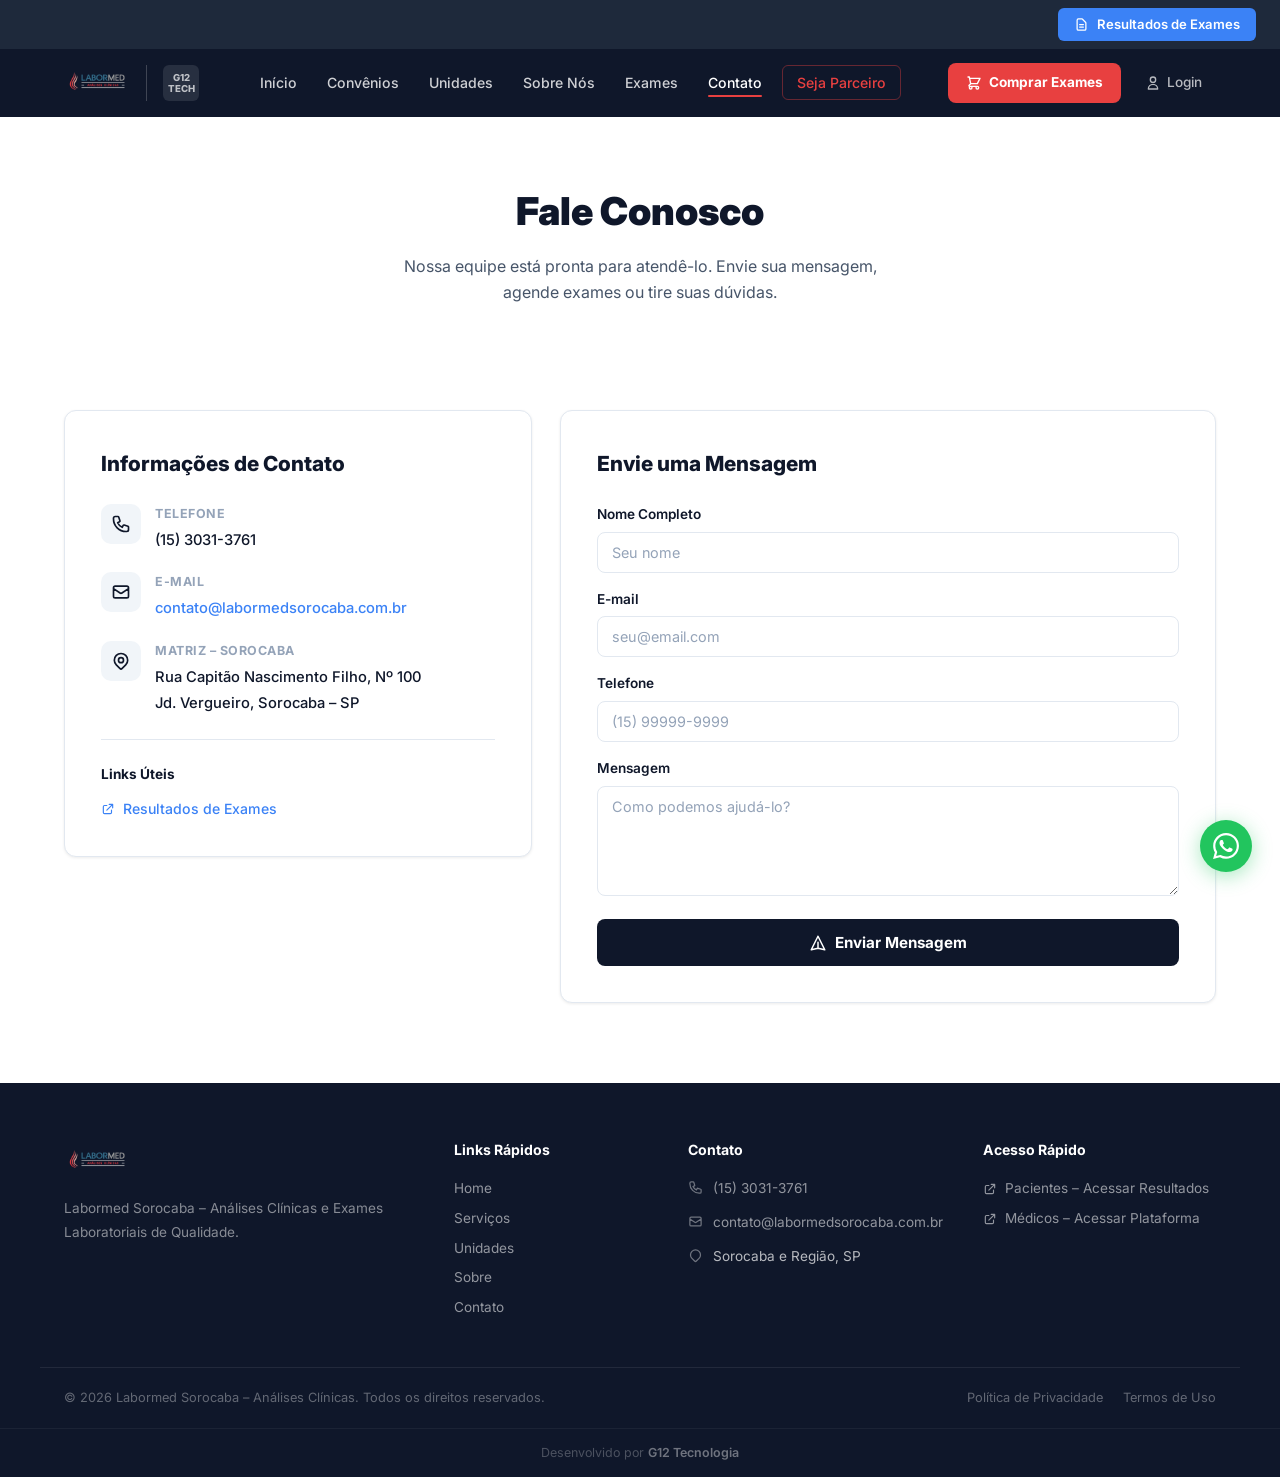
==== commit 9030d174: "Redesenha parceiros.html, troca imagem do hero e adiciona logo real - Reescreve parceiros.html com h" ====
--- a/contato.html
+++ b/contato.html
@@ -10,7 +10,7 @@
 <div class="results-bar"><a href="resultados.html"><svg width="15" height="15" fill="none" viewBox="0 0 24 24" stroke="currentColor" stroke-width="2"><path stroke-linecap="round" stroke-linejoin="round" d="M9 12h6m-6 4h6m2 5H7a2 2 0 01-2-2V5a2 2 0 012-2h5.586a1 1 0 01.707.293l5.414 5.414a1 1 0 01.293.707V19a2 2 0 01-2 2z"/></svg>Resultados de Exames</a></div>
 <header>
   <div class="navbar">
-    <a href="index.html" class="logo"><div class="logo-mark"><svg class="logo-dna" viewBox="0 0 42 42" fill="none"><circle cx="21" cy="21" r="20" fill="rgba(232,64,64,0.12)" stroke="rgba(232,64,64,0.3)" stroke-width="1"/><path d="M14 8 Q21 15 28 8" stroke="#e84040" stroke-width="2" fill="none" stroke-linecap="round"/><path d="M14 34 Q21 27 28 34" stroke="#e84040" stroke-width="2" fill="none" stroke-linecap="round"/><path d="M14 8 C10 14 10 28 14 34" stroke="#e84040" stroke-width="2" fill="none"/><path d="M28 8 C32 14 32 28 28 34" stroke="#e84040" stroke-width="2" fill="none"/><line x1="14" y1="18" x2="28" y2="18" stroke="#e84040" stroke-width="1.5" stroke-linecap="round"/><line x1="13" y1="24" x2="29" y2="24" stroke="#e84040" stroke-width="1.5" stroke-linecap="round"/><circle cx="14" cy="18" r="2" fill="#e84040"/><circle cx="28" cy="18" r="2" fill="#e84040"/><circle cx="13" cy="24" r="2" fill="#e84040"/><circle cx="29" cy="24" r="2" fill="#e84040"/></svg><div class="logo-text-wrap"><span class="logo-name">LABORMED</span><span class="logo-sub">Análises Clínicas</span></div></div><div class="logo-divider"></div><div class="logo-g12">G12<br>TECH</div></a>
+    <a href="index.html" class="logo"><img src="images/logo_labormed_png.png" alt="Labormed Sorocaba" class="logo-img" /><div class="logo-divider"></div><div class="logo-g12">G12<br>TECH</div></a>
     <nav id="main-nav"><ul><li><a href="index.html">Início</a></li><li><a href="convenios.html">Convênios</a></li><li><a href="index.html#unidades">Unidades</a></li><li><a href="index.html#sobre">Sobre Nós</a></li><li><a href="exames.html">Exames</a></li><li><a href="contato.html" class="active">Contato</a></li><li><a href="parceiros.html" class="nav-parceiro">Seja Parceiro</a></li></ul></nav>
     <div class="nav-actions"><a href="comprar-exames.html" class="btn-comprar"><svg width="16" height="16" fill="none" viewBox="0 0 24 24" stroke="currentColor" stroke-width="2"><path stroke-linecap="round" stroke-linejoin="round" d="M3 3h2l.4 2M7 13h10l4-8H5.4M7 13L5.4 5M7 13l-2.293 2.293c-.63.63-.184 1.707.707 1.707H17m0 0a2 2 0 100 4 2 2 0 000-4zm-8 2a2 2 0 11-4 0 2 2 0 014 0z"/></svg>Comprar Exames</a><a href="medicos-e-clinicas.html" class="btn-login"><svg width="16" height="16" fill="none" viewBox="0 0 24 24" stroke="currentColor" stroke-width="2"><path stroke-linecap="round" stroke-linejoin="round" d="M16 7a4 4 0 11-8 0 4 4 0 018 0zM12 14a7 7 0 00-7 7h14a7 7 0 00-7-7z"/></svg>Login</a></div>
     <button class="menu-toggle"><span></span><span></span><span></span></button>
@@ -68,7 +68,7 @@
 
 <footer>
   <div class="footer-grid">
-    <div class="footer-brand"><a href="index.html" class="logo"><div class="logo-mark"><svg class="logo-dna" viewBox="0 0 42 42" fill="none"><circle cx="21" cy="21" r="20" fill="rgba(232,64,64,0.1)" stroke="rgba(232,64,64,0.25)" stroke-width="1"/><path d="M14 8 Q21 15 28 8" stroke="#e84040" stroke-width="2" fill="none" stroke-linecap="round"/><path d="M14 34 Q21 27 28 34" stroke="#e84040" stroke-width="2" fill="none" stroke-linecap="round"/><path d="M14 8 C10 14 10 28 14 34" stroke="#e84040" stroke-width="2" fill="none"/><path d="M28 8 C32 14 32 28 28 34" stroke="#e84040" stroke-width="2" fill="none"/><line x1="14" y1="18" x2="28" y2="18" stroke="#e84040" stroke-width="1.5" stroke-linecap="round"/><line x1="13" y1="24" x2="29" y2="24" stroke="#e84040" stroke-width="1.5" stroke-linecap="round"/></svg><div class="logo-text-wrap"><span class="logo-name">LABORMED</span><span class="logo-sub">Análises Clínicas</span></div></div></a><p>Labormed Sorocaba – Análises Clínicas e Exames Laboratoriais de Qualidade.</p></div>
+    <div class="footer-brand"><a href="index.html" class="logo"><img src="images/logo_labormed_png.png" alt="Labormed Sorocaba" class="logo-img" /></a><p>Labormed Sorocaba – Análises Clínicas e Exames Laboratoriais de Qualidade.</p></div>
     <div class="footer-col"><h4>Links Rápidos</h4><div class="footer-links"><a href="index.html">Home</a><a href="index.html#sobre">Serviços</a><a href="index.html#unidades">Unidades</a><a href="index.html#sobre">Sobre</a><a href="contato.html">Contato</a></div></div>
     <div class="footer-col"><h4>Contato</h4><div class="footer-contact-item"><svg width="15" height="15" fill="none" viewBox="0 0 24 24" stroke="currentColor" stroke-width="2"><path stroke-linecap="round" stroke-linejoin="round" d="M3 5a2 2 0 012-2h3.28a1 1 0 01.948.684l1.498 4.493a1 1 0 01-.502 1.21l-2.257 1.13a11.042 11.042 0 005.516 5.516l1.13-2.257a1 1 0 011.21-.502l4.493 1.498a1 1 0 01.684.949V19a2 2 0 01-2 2h-1C9.716 21 3 14.284 3 6V5z"/></svg><a href="tel:+551530313761">(15) 3031-3761</a></div><div class="footer-contact-item"><svg width="15" height="15" fill="none" viewBox="0 0 24 24" stroke="currentColor" stroke-width="2"><path stroke-linecap="round" stroke-linejoin="round" d="M3 8l7.89 5.26a2 2 0 002.22 0L21 8M5 19h14a2 2 0 002-2V7a2 2 0 00-2-2H5a2 2 0 00-2 2v10a2 2 0 002 2z"/></svg><a href="mailto:contato@labormedsorocaba.com.br">contato@labormedsorocaba.com.br</a></div><div class="footer-contact-item"><svg width="15" height="15" fill="none" viewBox="0 0 24 24" stroke="currentColor" stroke-width="2"><path stroke-linecap="round" stroke-linejoin="round" d="M17.657 16.657L13.414 20.9a2 2 0 01-2.827 0l-4.244-4.243a8 8 0 1111.314 0z"/></svg><span>Sorocaba e Região, SP</span></div></div>
     <div class="footer-col"><h4>Acesso Rápido</h4><div class="footer-access"><a href="resultados.html"><svg width="14" height="14" fill="none" viewBox="0 0 24 24" stroke="currentColor" stroke-width="2"><path stroke-linecap="round" stroke-linejoin="round" d="M10 6H6a2 2 0 00-2 2v10a2 2 0 002 2h10a2 2 0 002-2v-4M14 4h6m0 0v6m0-6L10 14"/></svg>Pacientes – Acessar Resultados</a><a href="medicos-e-clinicas.html"><svg width="14" height="14" fill="none" viewBox="0 0 24 24" stroke="currentColor" stroke-width="2"><path stroke-linecap="round" stroke-linejoin="round" d="M10 6H6a2 2 0 00-2 2v10a2 2 0 002 2h10a2 2 0 002-2v-4M14 4h6m0 0v6m0-6L10 14"/></svg>Médicos – Acessar Plataforma</a></div></div>
--- a/css/style.css
+++ b/css/style.css
@@ -73,6 +73,7 @@
 
 /* Logo */
 .logo { display: flex; align-items: center; gap: 12px; flex-shrink: 0; }
+.logo-img { height: 44px; width: auto; display: block; object-fit: contain; }
 .logo-mark {
   display: flex;
   align-items: center;
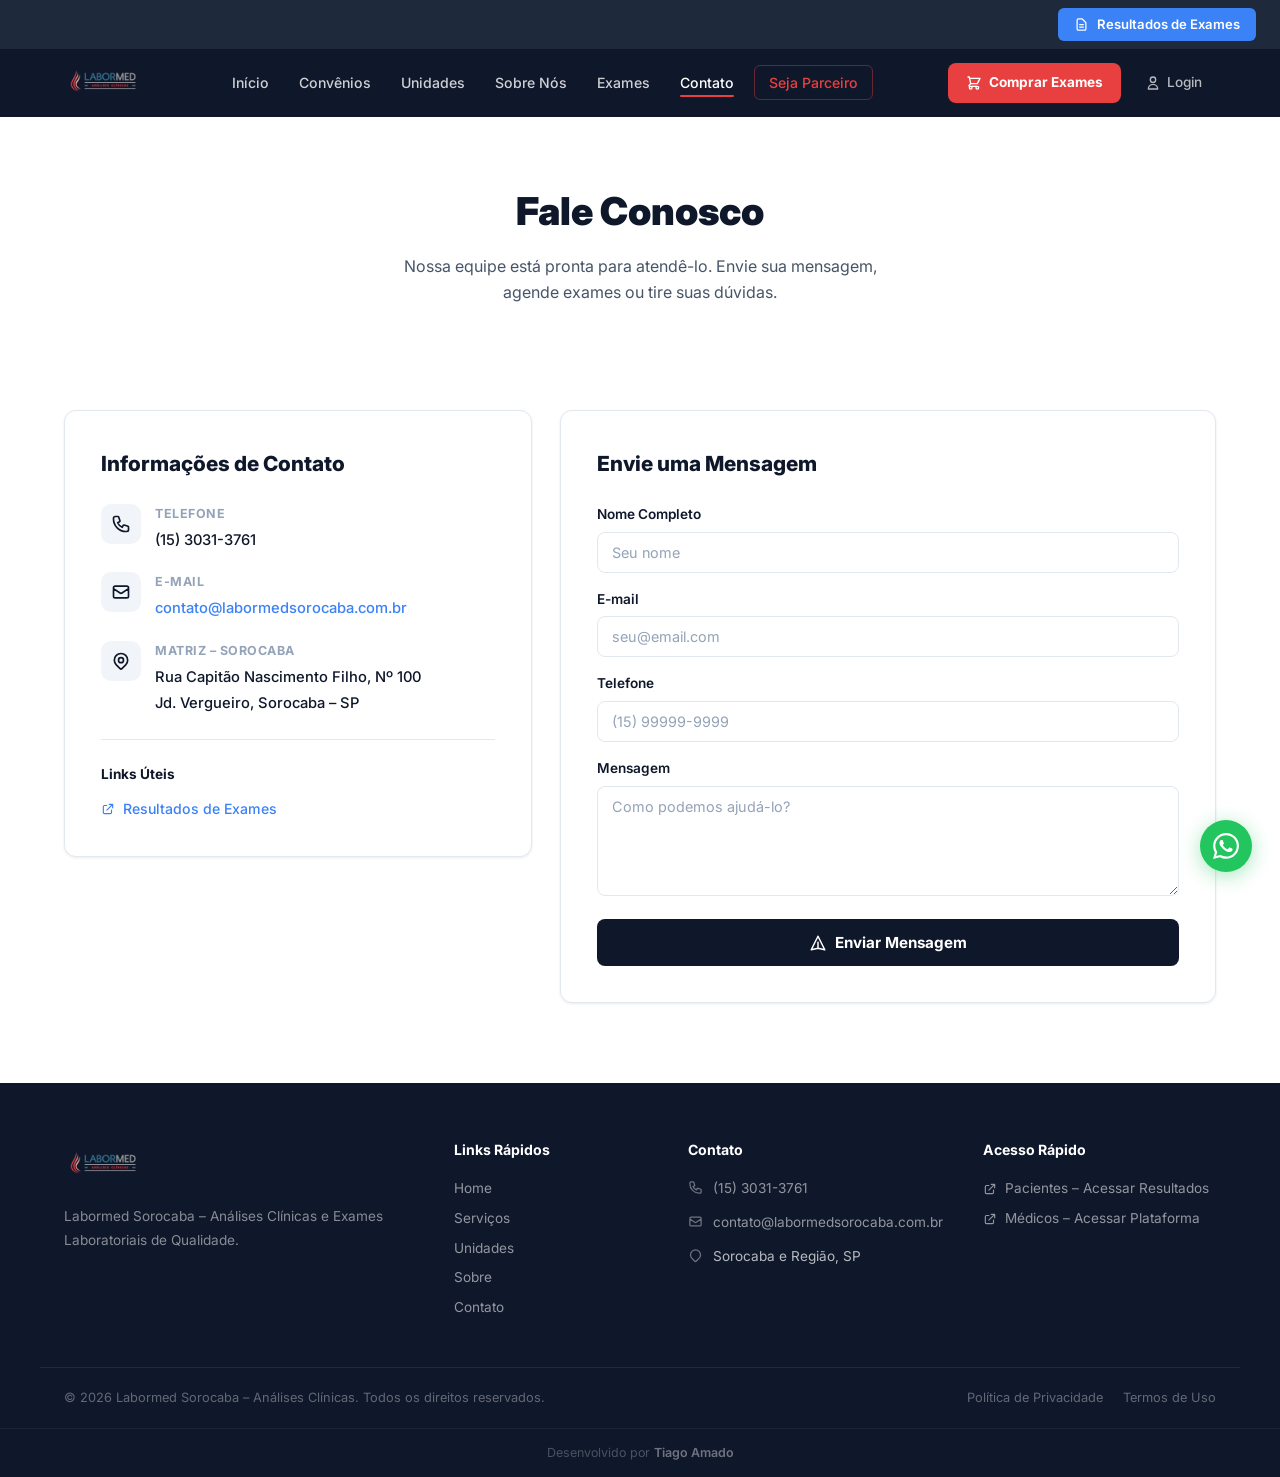
==== commit 99122a6f: "Adiciona README, remove todas as referências à G12 Tech e atualiza créditos Co-Authored-By: Claude S" ====
--- a/contato.html
+++ b/contato.html
@@ -10,7 +10,7 @@
 <div class="results-bar"><a href="resultados.html"><svg width="15" height="15" fill="none" viewBox="0 0 24 24" stroke="currentColor" stroke-width="2"><path stroke-linecap="round" stroke-linejoin="round" d="M9 12h6m-6 4h6m2 5H7a2 2 0 01-2-2V5a2 2 0 012-2h5.586a1 1 0 01.707.293l5.414 5.414a1 1 0 01.293.707V19a2 2 0 01-2 2z"/></svg>Resultados de Exames</a></div>
 <header>
   <div class="navbar">
-    <a href="index.html" class="logo"><img src="images/logo_labormed_png.png" alt="Labormed Sorocaba" class="logo-img" /><div class="logo-divider"></div><div class="logo-g12">G12<br>TECH</div></a>
+    <a href="index.html" class="logo"><img src="images/logo_labormed_png.png" alt="Labormed Sorocaba" class="logo-img" /></a>
     <nav id="main-nav"><ul><li><a href="index.html">Início</a></li><li><a href="convenios.html">Convênios</a></li><li><a href="index.html#unidades">Unidades</a></li><li><a href="index.html#sobre">Sobre Nós</a></li><li><a href="exames.html">Exames</a></li><li><a href="contato.html" class="active">Contato</a></li><li><a href="parceiros.html" class="nav-parceiro">Seja Parceiro</a></li></ul></nav>
     <div class="nav-actions"><a href="comprar-exames.html" class="btn-comprar"><svg width="16" height="16" fill="none" viewBox="0 0 24 24" stroke="currentColor" stroke-width="2"><path stroke-linecap="round" stroke-linejoin="round" d="M3 3h2l.4 2M7 13h10l4-8H5.4M7 13L5.4 5M7 13l-2.293 2.293c-.63.63-.184 1.707.707 1.707H17m0 0a2 2 0 100 4 2 2 0 000-4zm-8 2a2 2 0 11-4 0 2 2 0 014 0z"/></svg>Comprar Exames</a><a href="medicos-e-clinicas.html" class="btn-login"><svg width="16" height="16" fill="none" viewBox="0 0 24 24" stroke="currentColor" stroke-width="2"><path stroke-linecap="round" stroke-linejoin="round" d="M16 7a4 4 0 11-8 0 4 4 0 018 0zM12 14a7 7 0 00-7 7h14a7 7 0 00-7-7z"/></svg>Login</a></div>
     <button class="menu-toggle"><span></span><span></span><span></span></button>
@@ -74,7 +74,7 @@
     <div class="footer-col"><h4>Acesso Rápido</h4><div class="footer-access"><a href="resultados.html"><svg width="14" height="14" fill="none" viewBox="0 0 24 24" stroke="currentColor" stroke-width="2"><path stroke-linecap="round" stroke-linejoin="round" d="M10 6H6a2 2 0 00-2 2v10a2 2 0 002 2h10a2 2 0 002-2v-4M14 4h6m0 0v6m0-6L10 14"/></svg>Pacientes – Acessar Resultados</a><a href="medicos-e-clinicas.html"><svg width="14" height="14" fill="none" viewBox="0 0 24 24" stroke="currentColor" stroke-width="2"><path stroke-linecap="round" stroke-linejoin="round" d="M10 6H6a2 2 0 00-2 2v10a2 2 0 002 2h10a2 2 0 002-2v-4M14 4h6m0 0v6m0-6L10 14"/></svg>Médicos – Acessar Plataforma</a></div></div>
   </div>
   <div class="footer-bottom"><span>© 2026 Labormed Sorocaba – Análises Clínicas. Todos os direitos reservados.</span><div class="footer-bottom-right"><a href="#">Política de Privacidade</a><a href="#">Termos de Uso</a></div></div>
-  <div class="footer-dev">Desenvolvido por <a href="#">G12 Tecnologia</a></div>
+  <div class="footer-dev">Desenvolvido por <a href="#">Tiago Amado</a></div>
 </footer>
 <a href="https://wa.me/5515930313761" target="_blank" rel="noopener" class="whatsapp-float"><svg width="26" height="26" fill="white" viewBox="0 0 24 24"><path d="M17.472 14.382c-.297-.149-1.758-.867-2.03-.967-.273-.099-.471-.148-.67.15-.197.297-.767.966-.94 1.164-.173.199-.347.223-.644.075-.297-.15-1.255-.463-2.39-1.475-.883-.788-1.48-1.761-1.653-2.059-.173-.297-.018-.458.13-.606.134-.133.298-.347.446-.52.149-.174.198-.298.298-.497.099-.198.05-.371-.025-.52-.075-.149-.669-1.612-.916-2.207-.242-.579-.487-.5-.669-.51-.173-.008-.371-.01-.57-.01-.198 0-.52.074-.792.372-.272.297-1.04 1.016-1.04 2.479 0 1.462 1.065 2.875 1.213 3.074.149.198 2.096 3.2 5.077 4.487.709.306 1.262.489 1.694.625.712.227 1.36.195 1.871.118.571-.085 1.758-.719 2.006-1.413.248-.694.248-1.289.173-1.413-.074-.124-.272-.198-.57-.347m-5.421 7.403h-.004a9.87 9.87 0 01-5.031-1.378l-.361-.214-3.741.982.998-3.648-.235-.374a9.86 9.86 0 01-1.51-5.26c.001-5.45 4.436-9.884 9.888-9.884 2.64 0 5.122 1.03 6.988 2.898a9.825 9.825 0 012.893 6.994c-.003 5.45-4.437 9.884-9.885 9.884m8.413-18.297A11.815 11.815 0 0012.05 0C5.495 0 .16 5.335.157 11.892c0 2.096.547 4.142 1.588 5.945L.057 24l6.305-1.654a11.882 11.882 0 005.683 1.448h.005c6.554 0 11.89-5.335 11.893-11.893a11.821 11.821 0 00-3.48-8.413z"/></svg></a>
 <script src="js/main.js"></script>
--- a/css/style.css
+++ b/css/style.css
@@ -73,7 +73,7 @@
 
 /* Logo */
 .logo { display: flex; align-items: center; gap: 12px; flex-shrink: 0; }
-.logo-img { height: 44px; width: auto; display: block; object-fit: contain; }
+.logo-img { height: 52px; width: auto; display: block; object-fit: contain; }
 .logo-mark {
   display: flex;
   align-items: center;
@@ -103,27 +103,6 @@
   letter-spacing: 1.5px;
   text-transform: uppercase;
   font-weight: 500;
-}
-.logo-divider {
-  width: 1px;
-  height: 36px;
-  background: rgba(255,255,255,0.2);
-  margin: 0 4px;
-}
-.logo-g12 {
-  width: 36px;
-  height: 36px;
-  background: rgba(255,255,255,0.1);
-  border-radius: 6px;
-  display: flex;
-  align-items: center;
-  justify-content: center;
-  font-size: 0.6rem;
-  font-weight: 800;
-  color: rgba(255,255,255,0.7);
-  letter-spacing: 0;
-  text-align: center;
-  line-height: 1.2;
 }
 
 /* Nav */
